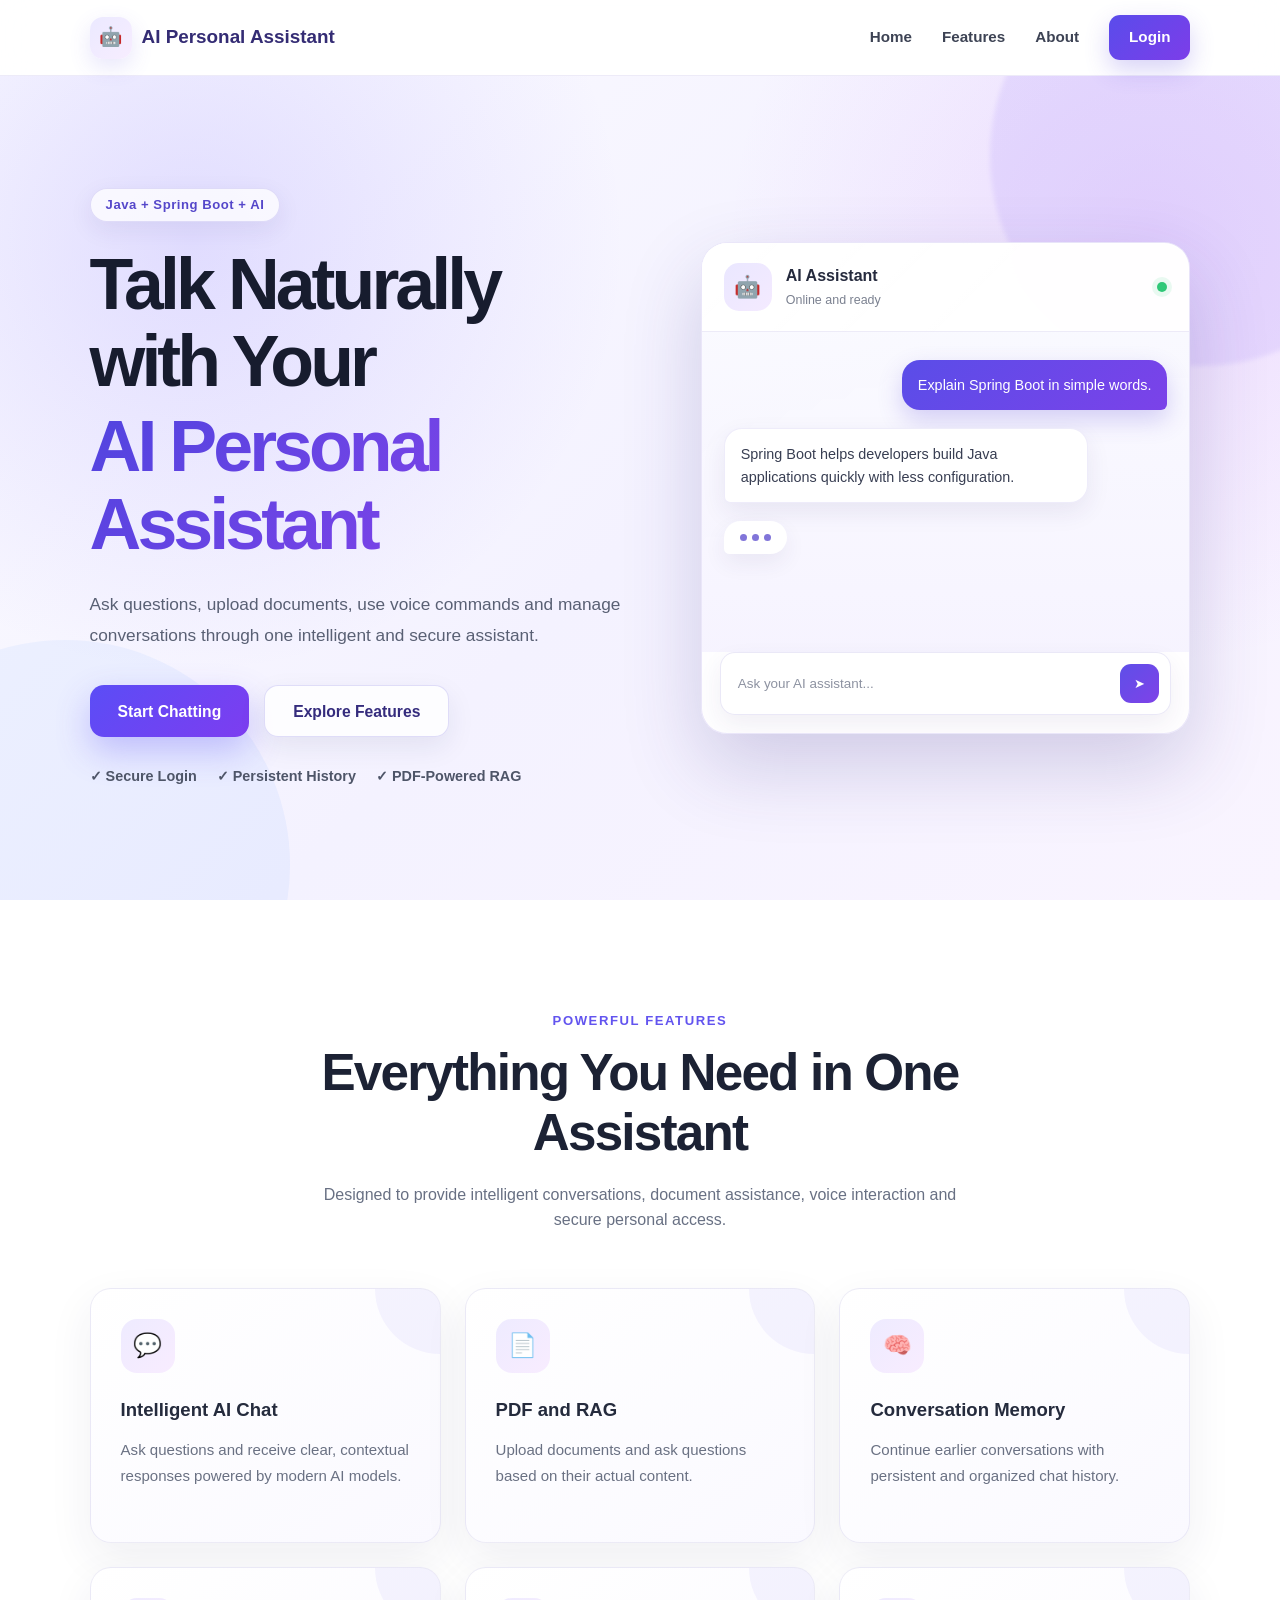
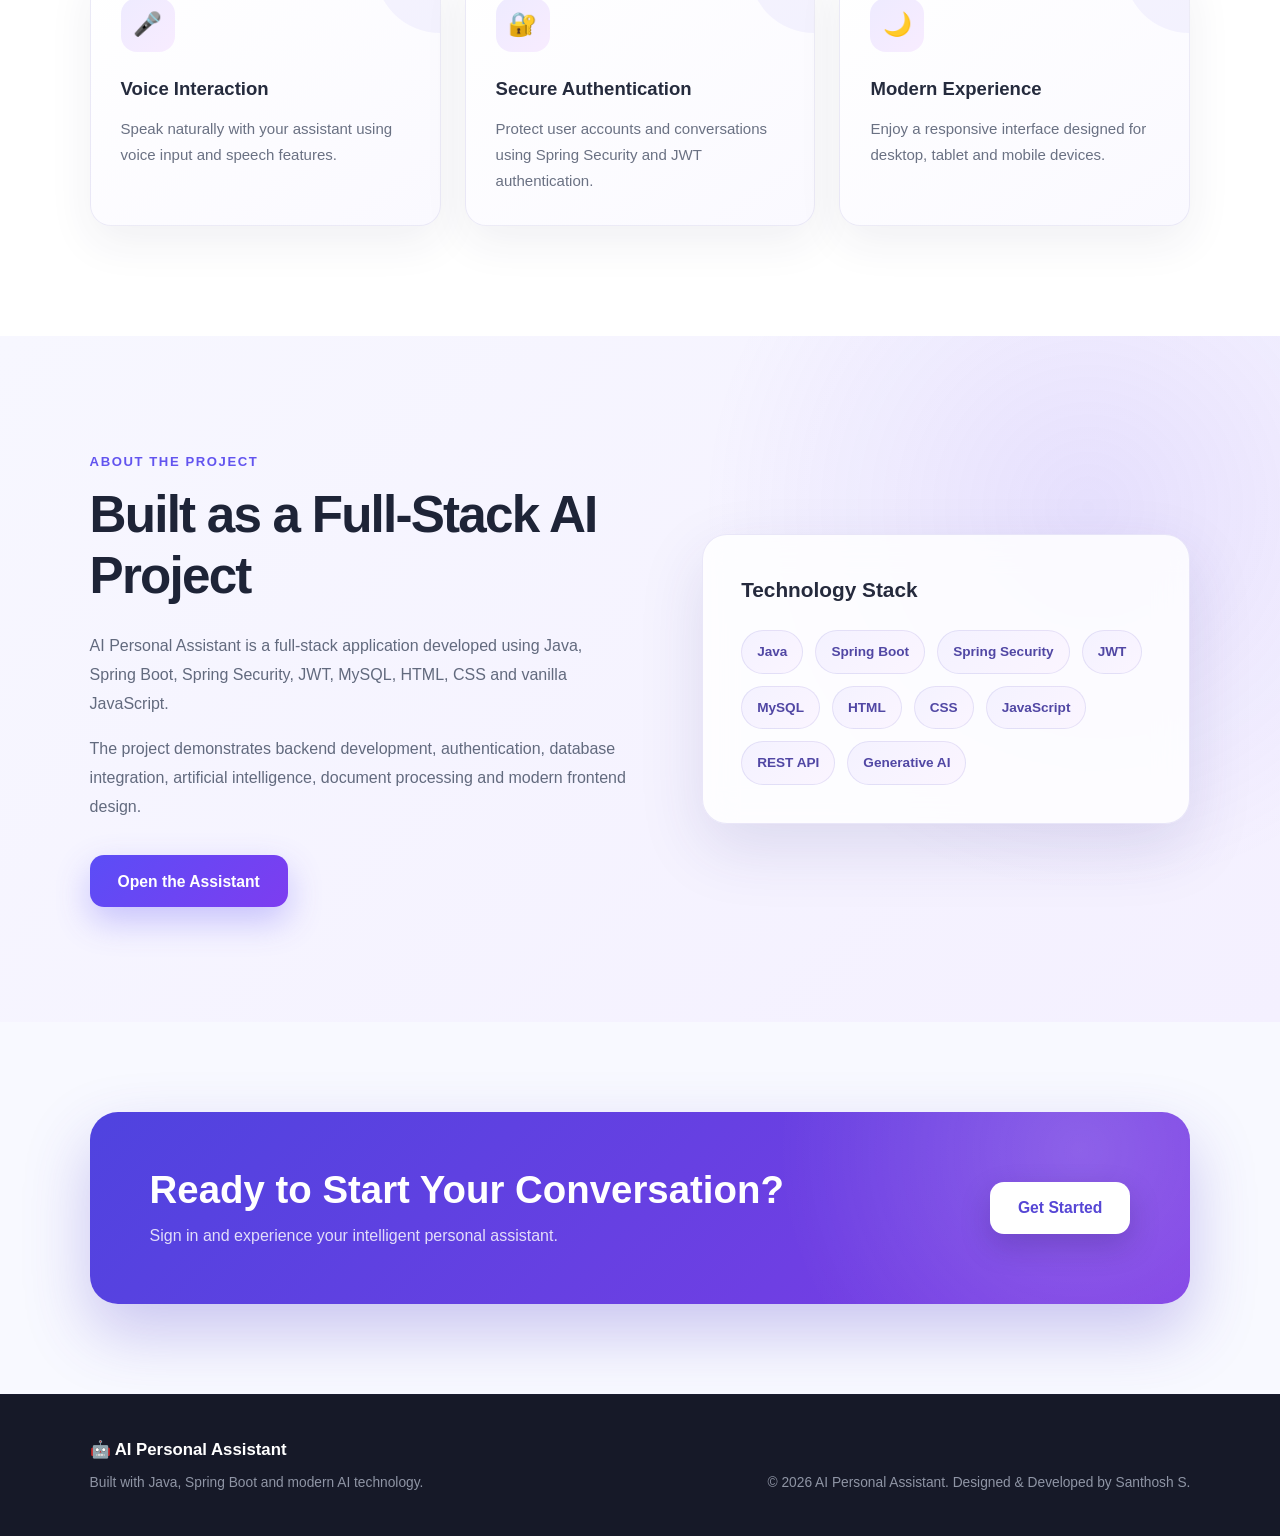
==== frontend/index.html @ e22d2604 "AI Personal Assistant Version 1" ====
<!DOCTYPE html>
<html lang="en">

<head>
    <meta charset="UTF-8">

    <meta
        name="viewport"
        content="width=device-width, initial-scale=1.0"
    >

    <meta
        name="description"
        content="AI Personal Assistant built with Java, Spring Boot and modern AI technologies."
    >

    <title>AI Personal Assistant | Santhosh S</title>

    <link
        rel="stylesheet"
        href="css/style.css"
    >
</head>

<body>

    <!-- =========================================
         Navigation
    ========================================== -->

    <header class="navbar">

        <a
            href="#home"
            class="brand"
            aria-label="AI Personal Assistant Home"
        >
            <span class="brand-icon">🤖</span>

            <span class="brand-name">
                AI Personal Assistant
            </span>
        </a>

        <nav class="nav-links">

            <a href="#home">
                Home
            </a>

            <a href="#features">
                Features
            </a>

            <a href="#about">
                About
            </a>

            <a
                href="login.html"
                class="nav-login"
            >
                Login
            </a>

        </nav>

    </header>

    <main>

        <!-- =========================================
             Hero Section
        ========================================== -->

        <section
            id="home"
            class="hero"
        >

            <div class="hero-content">

                <p class="hero-badge">
                    Java + Spring Boot + AI
                </p>

                <h1>
                    Talk Naturally with Your
                    <span>AI Personal Assistant</span>
                </h1>

                <p class="hero-description">
                    Ask questions, upload documents, use voice
                    commands and manage conversations through one
                    intelligent and secure assistant.
                </p>

                <div class="hero-actions">

                    <a
                        href="login.html"
                        class="primary-button"
                    >
                        Start Chatting
                    </a>

                    <a
                        href="#features"
                        class="secondary-button"
                    >
                        Explore Features
                    </a>

                </div>

                <div class="hero-highlights">

                    <span>✓ Secure Login</span>

                    <span>✓ Persistent History</span>

                    <span>✓ PDF-Powered RAG</span>

                </div>

            </div>

            <div
                class="hero-visual"
                aria-hidden="true"
            >

                <div class="assistant-card">

                    <div class="assistant-card-header">

                        <div class="assistant-avatar">
                            🤖
                        </div>

                        <div>
                            <h2>AI Assistant</h2>
                            <p>Online and ready</p>
                        </div>

                        <span class="status-dot"></span>

                    </div>

                    <div class="demo-conversation">

                        <div class="demo-message user-message">
                            Explain Spring Boot in simple words.
                        </div>

                        <div class="demo-message assistant-message">
                            Spring Boot helps developers build Java
                            applications quickly with less configuration.
                        </div>

                        <div class="typing-preview">
                            <span></span>
                            <span></span>
                            <span></span>
                        </div>

                    </div>

                    <div class="demo-input">

                        <span>Ask your AI assistant...</span>

                        <button
                            type="button"
                            aria-label="Demo send button"
                            tabindex="-1"
                        >
                            ➤
                        </button>

                    </div>

                </div>

            </div>

        </section>

        <!-- =========================================
             Features Section
        ========================================== -->

        <section
            id="features"
            class="features-section"
        >

            <div class="section-heading">

                <p class="section-label">
                    Powerful Features
                </p>

                <h2>
                    Everything You Need in One Assistant
                </h2>

                <p>
                    Designed to provide intelligent conversations,
                    document assistance, voice interaction and secure
                    personal access.
                </p>

            </div>

            <div class="feature-grid">

                <article class="feature-card">

                    <div class="feature-icon">
                        💬
                    </div>

                    <h3>Intelligent AI Chat</h3>

                    <p>
                        Ask questions and receive clear, contextual
                        responses powered by modern AI models.
                    </p>

                </article>

                <article class="feature-card">

                    <div class="feature-icon">
                        📄
                    </div>

                    <h3>PDF and RAG</h3>

                    <p>
                        Upload documents and ask questions based on
                        their actual content.
                    </p>

                </article>

                <article class="feature-card">

                    <div class="feature-icon">
                        🧠
                    </div>

                    <h3>Conversation Memory</h3>

                    <p>
                        Continue earlier conversations with persistent
                        and organized chat history.
                    </p>

                </article>

                <article class="feature-card">

                    <div class="feature-icon">
                        🎤
                    </div>

                    <h3>Voice Interaction</h3>

                    <p>
                        Speak naturally with your assistant using voice
                        input and speech features.
                    </p>

                </article>

                <article class="feature-card">

                    <div class="feature-icon">
                        🔐
                    </div>

                    <h3>Secure Authentication</h3>

                    <p>
                        Protect user accounts and conversations using
                        Spring Security and JWT authentication.
                    </p>

                </article>

                <article class="feature-card">

                    <div class="feature-icon">
                        🌙
                    </div>

                    <h3>Modern Experience</h3>

                    <p>
                        Enjoy a responsive interface designed for
                        desktop, tablet and mobile devices.
                    </p>

                </article>

            </div>

        </section>

        <!-- =========================================
             About Section
        ========================================== -->

        <section
            id="about"
            class="about-section"
        >

            <div class="about-content">

                <p class="section-label">
                    About the Project
                </p>

                <h2>
                    Built as a Full-Stack AI Project
                </h2>

                <p>
                    AI Personal Assistant is a full-stack application
                    developed using Java, Spring Boot, Spring Security,
                    JWT, MySQL, HTML, CSS and vanilla JavaScript.
                </p>

                <p>
                    The project demonstrates backend development,
                    authentication, database integration, artificial
                    intelligence, document processing and modern
                    frontend design.
                </p>

                <a
                    href="login.html"
                    class="primary-button"
                >
                    Open the Assistant
                </a>

            </div>

            <div class="technology-panel">

                <h3>Technology Stack</h3>

                <div class="technology-list">

                    <span>Java</span>
                    <span>Spring Boot</span>
                    <span>Spring Security</span>
                    <span>JWT</span>
                    <span>MySQL</span>
                    <span>HTML</span>
                    <span>CSS</span>
                    <span>JavaScript</span>
                    <span>REST API</span>
                    <span>Generative AI</span>

                </div>

            </div>

        </section>

        <!-- =========================================
             Call to Action
        ========================================== -->

        <section class="cta-section">

            <div>

                <h2>
                    Ready to Start Your Conversation?
                </h2>

                <p>
                    Sign in and experience your intelligent personal
                    assistant.
                </p>

            </div>

            <a
                href="login.html"
                class="cta-button"
            >
                Get Started
            </a>

        </section>

    </main>

    <!-- =========================================
         Footer
    ========================================== -->

    <footer class="footer">

        <div>

            <a
                href="#home"
                class="footer-brand"
            >
                🤖 AI Personal Assistant
            </a>

            <p>
                Built with Java, Spring Boot and modern AI technology.
            </p>

        </div>

        <p class="copyright">
            © 2026 AI Personal Assistant. Designed &amp; Developed by
            Santhosh S.
        </p>

    </footer>

</body>

</html>
---- frontend/css/style.css ----
/* =========================================================
   AI PERSONAL ASSISTANT
   PROFESSIONAL LANDING PAGE STYLES
========================================================= */

/* =========================================================
   RESET
========================================================= */

* {
    margin: 0;
    padding: 0;
    box-sizing: border-box;
}

html {
    scroll-behavior: smooth;
}

body {
    min-height: 100vh;
    overflow-x: hidden;
    font-family:
        Inter,
        "Segoe UI",
        Arial,
        sans-serif;
    color: #172033;
    background: #f8f9ff;
    line-height: 1.6;
}

button,
input,
textarea,
select {
    font: inherit;
}

button,
a {
    -webkit-tap-highlight-color: transparent;
}

a {
    color: inherit;
    text-decoration: none;
}

img {
    display: block;
    max-width: 100%;
}

/* =========================================================
   REUSABLE ELEMENTS
========================================================= */

.primary-button,
.secondary-button,
.cta-button {
    display: inline-flex;
    align-items: center;
    justify-content: center;
    min-height: 52px;
    padding: 0 28px;
    border-radius: 14px;
    font-size: 0.98rem;
    font-weight: 700;
    transition:
        transform 0.25s ease,
        box-shadow 0.25s ease,
        background-color 0.25s ease,
        border-color 0.25s ease;
}

.primary-button {
    color: #ffffff;
    background: linear-gradient(
        135deg,
        #5b4df6,
        #7d3df0
    );
    box-shadow: 0 14px 34px rgba(91, 77, 246, 0.3);
}

.primary-button:hover {
    transform: translateY(-3px);
    box-shadow: 0 18px 40px rgba(91, 77, 246, 0.4);
}

.secondary-button {
    color: #352c7d;
    background: rgba(255, 255, 255, 0.82);
    border: 1px solid rgba(87, 74, 213, 0.18);
    box-shadow: 0 10px 28px rgba(30, 35, 90, 0.08);
}

.secondary-button:hover {
    transform: translateY(-3px);
    background: #ffffff;
    border-color: rgba(87, 74, 213, 0.35);
}

.section-label {
    margin-bottom: 12px;
    color: #6254ef;
    font-size: 0.82rem;
    font-weight: 800;
    letter-spacing: 0.12em;
    text-transform: uppercase;
}

/* =========================================================
   NAVIGATION
========================================================= */

.navbar {
    position: sticky;
    top: 0;
    z-index: 1000;
    display: flex;
    align-items: center;
    justify-content: space-between;
    min-height: 76px;
    padding: 0 7%;
    background: rgba(255, 255, 255, 0.88);
    border-bottom: 1px solid rgba(76, 64, 185, 0.1);
    backdrop-filter: blur(18px);
    -webkit-backdrop-filter: blur(18px);
}

.brand {
    display: inline-flex;
    align-items: center;
    gap: 10px;
    color: #342c74;
    font-size: 1.18rem;
    font-weight: 800;
}

.brand-icon {
    display: grid;
    place-items: center;
    width: 42px;
    height: 42px;
    border-radius: 13px;
    background: linear-gradient(
        135deg,
        #ebe9ff,
        #f7edff
    );
    box-shadow: 0 8px 22px rgba(95, 75, 225, 0.14);
}

.nav-links {
    display: flex;
    align-items: center;
    gap: 30px;
}

.nav-links a {
    position: relative;
    color: #3d4354;
    font-size: 0.95rem;
    font-weight: 600;
    transition: color 0.25s ease;
}

.nav-links a:not(.nav-login)::after {
    content: "";
    position: absolute;
    right: 0;
    bottom: -7px;
    left: 0;
    height: 2px;
    border-radius: 10px;
    background: #6655ee;
    transform: scaleX(0);
    transform-origin: center;
    transition: transform 0.25s ease;
}

.nav-links a:hover {
    color: #5748dc;
}

.nav-links a:not(.nav-login):hover::after {
    transform: scaleX(1);
}

.nav-login {
    padding: 10px 20px;
    color: #ffffff !important;
    border-radius: 11px;
    background: linear-gradient(
        135deg,
        #5a4ceb,
        #7c3de9
    );
    box-shadow: 0 10px 24px rgba(93, 73, 222, 0.24);
}

/* =========================================================
   HERO
========================================================= */

.hero {
    position: relative;
    display: grid;
    grid-template-columns: 1.05fr 0.95fr;
    align-items: center;
    gap: 70px;
    min-height: calc(100vh - 76px);
    padding: 90px 7%;
    overflow: hidden;
    background:
        radial-gradient(
            circle at 15% 20%,
            rgba(114, 94, 255, 0.18),
            transparent 34%
        ),
        radial-gradient(
            circle at 90% 20%,
            rgba(186, 84, 246, 0.14),
            transparent 32%
        ),
        linear-gradient(
            135deg,
            #fbfbff 0%,
            #f4f2ff 52%,
            #f9f4ff 100%
        );
}

.hero::before {
    content: "";
    position: absolute;
    top: -130px;
    right: -130px;
    width: 420px;
    height: 420px;
    border-radius: 50%;
    background: rgba(115, 85, 245, 0.1);
    filter: blur(2px);
}

.hero::after {
    content: "";
    position: absolute;
    bottom: -190px;
    left: -160px;
    width: 450px;
    height: 450px;
    border-radius: 50%;
    background: rgba(90, 151, 255, 0.08);
}

.hero-content,
.hero-visual {
    position: relative;
    z-index: 1;
}

.hero-badge {
    display: inline-flex;
    align-items: center;
    min-height: 34px;
    margin-bottom: 24px;
    padding: 0 15px;
    color: #5547ca;
    border: 1px solid rgba(88, 73, 213, 0.16);
    border-radius: 999px;
    background: rgba(255, 255, 255, 0.75);
    box-shadow: 0 8px 24px rgba(49, 42, 119, 0.08);
    font-size: 0.82rem;
    font-weight: 800;
    letter-spacing: 0.04em;
}

.hero h1 {
    max-width: 760px;
    color: #171c2e;
    font-size: clamp(2.8rem, 5.6vw, 5.2rem);
    line-height: 1.08;
    letter-spacing: -0.055em;
}

.hero h1 span {
    display: block;
    margin-top: 8px;
    color: transparent;
    background: linear-gradient(
        135deg,
        #5144df,
        #8e43eb
    );
    background-clip: text;
    -webkit-background-clip: text;
}

.hero-description {
    max-width: 670px;
    margin-top: 26px;
    color: #596074;
    font-size: 1.08rem;
    line-height: 1.8;
}

.hero-actions {
    display: flex;
    flex-wrap: wrap;
    gap: 15px;
    margin-top: 34px;
}

.hero-highlights {
    display: flex;
    flex-wrap: wrap;
    gap: 20px;
    margin-top: 28px;
    color: #4e5568;
    font-size: 0.9rem;
    font-weight: 600;
}

.hero-highlights span {
    display: inline-flex;
    align-items: center;
    gap: 7px;
}

/* =========================================================
   HERO ASSISTANT CARD
========================================================= */

.hero-visual {
    display: flex;
    justify-content: center;
}

.assistant-card {
    position: relative;
    width: min(100%, 510px);
    overflow: hidden;
    border: 1px solid rgba(91, 74, 207, 0.13);
    border-radius: 26px;
    background: rgba(255, 255, 255, 0.91);
    box-shadow:
        0 32px 80px rgba(55, 43, 129, 0.2),
        inset 0 1px 0 rgba(255, 255, 255, 0.8);
    backdrop-filter: blur(18px);
    -webkit-backdrop-filter: blur(18px);
}

.assistant-card::before {
    content: "";
    position: absolute;
    inset: 0;
    pointer-events: none;
    background: linear-gradient(
        135deg,
        rgba(255, 255, 255, 0.65),
        transparent 34%
    );
}

.assistant-card-header {
    position: relative;
    display: flex;
    align-items: center;
    gap: 14px;
    padding: 20px 22px;
    border-bottom: 1px solid rgba(76, 64, 181, 0.1);
    background: rgba(255, 255, 255, 0.72);
}

.assistant-avatar {
    display: grid;
    flex: 0 0 auto;
    place-items: center;
    width: 48px;
    height: 48px;
    border-radius: 15px;
    background: linear-gradient(
        135deg,
        #eae7ff,
        #f4eaff
    );
    font-size: 1.35rem;
}

.assistant-card-header h2 {
    color: #252a3d;
    font-size: 1rem;
}

.assistant-card-header p {
    margin-top: 2px;
    color: #7b8190;
    font-size: 0.78rem;
}

.status-dot {
    width: 10px;
    height: 10px;
    margin-left: auto;
    border: 2px solid rgba(47, 190, 113, 0.15);
    border-radius: 50%;
    background: #2fc978;
    box-shadow: 0 0 0 5px rgba(47, 201, 120, 0.1);
}

.demo-conversation {
    position: relative;
    display: flex;
    flex-direction: column;
    gap: 18px;
    min-height: 320px;
    padding: 28px 22px;
    background:
        linear-gradient(
            180deg,
            rgba(249, 249, 255, 0.95),
            rgba(245, 242, 255, 0.85)
        );
}

.demo-message {
    max-width: 82%;
    padding: 14px 16px;
    border-radius: 18px;
    font-size: 0.9rem;
    line-height: 1.55;
}

.user-message {
    align-self: flex-end;
    color: #ffffff;
    border-bottom-right-radius: 6px;
    background: linear-gradient(
        135deg,
        #5a4de8,
        #7b42e9
    );
    box-shadow: 0 10px 24px rgba(87, 68, 214, 0.24);
}

.assistant-message {
    align-self: flex-start;
    color: #383e52;
    border: 1px solid rgba(91, 75, 205, 0.1);
    border-bottom-left-radius: 6px;
    background: #ffffff;
    box-shadow: 0 9px 24px rgba(51, 44, 105, 0.08);
}

.typing-preview {
    display: flex;
    align-items: center;
    gap: 5px;
    align-self: flex-start;
    width: max-content;
    padding: 13px 16px;
    border-radius: 18px;
    border-bottom-left-radius: 6px;
    background: #ffffff;
    box-shadow: 0 9px 22px rgba(51, 44, 105, 0.07);
}

.typing-preview span {
    width: 7px;
    height: 7px;
    border-radius: 50%;
    background: #8175d9;
    animation: typingBounce 1.3s infinite ease-in-out;
}

.typing-preview span:nth-child(2) {
    animation-delay: 0.15s;
}

.typing-preview span:nth-child(3) {
    animation-delay: 0.3s;
}

@keyframes typingBounce {
    0%,
    60%,
    100% {
        transform: translateY(0);
        opacity: 0.45;
    }

    30% {
        transform: translateY(-5px);
        opacity: 1;
    }
}

.demo-input {
    position: relative;
    display: flex;
    align-items: center;
    gap: 14px;
    margin: 0 18px 18px;
    padding: 11px 11px 11px 17px;
    color: #8d92a1;
    border: 1px solid rgba(82, 69, 189, 0.12);
    border-radius: 15px;
    background: #ffffff;
    box-shadow: 0 10px 24px rgba(52, 45, 109, 0.07);
    font-size: 0.84rem;
}

.demo-input span {
    flex: 1;
}

.demo-input button {
    display: grid;
    flex: 0 0 auto;
    place-items: center;
    width: 39px;
    height: 39px;
    color: #ffffff;
    border: 0;
    border-radius: 11px;
    background: linear-gradient(
        135deg,
        #5e4fe8,
        #7f42e8
    );
    pointer-events: none;
}

/* =========================================================
   FEATURES
========================================================= */

.features-section {
    padding: 110px 7%;
    background: #ffffff;
}

.section-heading {
    max-width: 760px;
    margin: 0 auto 55px;
    text-align: center;
}

.section-heading h2 {
    color: #1c2234;
    font-size: clamp(2rem, 4vw, 3.2rem);
    line-height: 1.18;
    letter-spacing: -0.035em;
}

.section-heading > p:last-child {
    max-width: 660px;
    margin: 18px auto 0;
    color: #687083;
    font-size: 1rem;
}

.feature-grid {
    display: grid;
    grid-template-columns: repeat(3, minmax(0, 1fr));
    gap: 24px;
    max-width: 1240px;
    margin: 0 auto;
}

.feature-card {
    position: relative;
    min-height: 255px;
    padding: 30px;
    overflow: hidden;
    border: 1px solid rgba(78, 68, 168, 0.1);
    border-radius: 21px;
    background:
        linear-gradient(
            145deg,
            #ffffff,
            #faf9ff
        );
    box-shadow: 0 16px 45px rgba(38, 41, 81, 0.07);
    transition:
        transform 0.3s ease,
        box-shadow 0.3s ease,
        border-color 0.3s ease;
}

.feature-card::after {
    content: "";
    position: absolute;
    top: -65px;
    right: -65px;
    width: 130px;
    height: 130px;
    border-radius: 50%;
    background: rgba(103, 83, 235, 0.06);
}

.feature-card:hover {
    transform: translateY(-8px);
    border-color: rgba(95, 75, 224, 0.22);
    box-shadow: 0 24px 55px rgba(55, 45, 123, 0.12);
}

.feature-icon {
    display: grid;
    place-items: center;
    width: 54px;
    height: 54px;
    margin-bottom: 22px;
    border-radius: 16px;
    background: linear-gradient(
        135deg,
        #eeebff,
        #f8ecff
    );
    font-size: 1.45rem;
}

.feature-card h3 {
    margin-bottom: 12px;
    color: #252b3d;
    font-size: 1.16rem;
}

.feature-card p {
    color: #6a7183;
    font-size: 0.94rem;
    line-height: 1.75;
}

/* =========================================================
   ABOUT
========================================================= */

.about-section {
    display: grid;
    grid-template-columns: 1fr 0.9fr;
    align-items: center;
    gap: 70px;
    padding: 115px 7%;
    background:
        radial-gradient(
            circle at 85% 25%,
            rgba(118, 86, 240, 0.12),
            transparent 32%
        ),
        linear-gradient(
            135deg,
            #f7f7ff,
            #f4f0ff
        );
}

.about-content {
    max-width: 670px;
}

.about-content h2 {
    margin-bottom: 24px;
    color: #1e2437;
    font-size: clamp(2rem, 4vw, 3.2rem);
    line-height: 1.2;
    letter-spacing: -0.035em;
}

.about-content p:not(.section-label) {
    margin-bottom: 16px;
    color: #626a7e;
    font-size: 1rem;
    line-height: 1.82;
}

.about-content .primary-button {
    margin-top: 18px;
}

.technology-panel {
    padding: 38px;
    border: 1px solid rgba(85, 71, 194, 0.12);
    border-radius: 25px;
    background: rgba(255, 255, 255, 0.82);
    box-shadow: 0 24px 65px rgba(57, 46, 129, 0.13);
    backdrop-filter: blur(16px);
    -webkit-backdrop-filter: blur(16px);
}

.technology-panel h3 {
    margin-bottom: 24px;
    color: #252a3d;
    font-size: 1.3rem;
}

.technology-list {
    display: flex;
    flex-wrap: wrap;
    gap: 12px;
}

.technology-list span {
    padding: 10px 15px;
    color: #5147a4;
    border: 1px solid rgba(87, 73, 186, 0.12);
    border-radius: 999px;
    background: linear-gradient(
        135deg,
        #f4f2ff,
        #fbf5ff
    );
    font-size: 0.85rem;
    font-weight: 700;
}

/* =========================================================
   CALL TO ACTION
========================================================= */

.cta-section {
    display: flex;
    align-items: center;
    justify-content: space-between;
    gap: 35px;
    margin: 90px 7%;
    padding: 55px 60px;
    overflow: hidden;
    border-radius: 28px;
    background:
        radial-gradient(
            circle at 90% 20%,
            rgba(255, 255, 255, 0.18),
            transparent 30%
        ),
        linear-gradient(
            135deg,
            #4f43df,
            #7e3de5
        );
    box-shadow: 0 28px 65px rgba(80, 60, 202, 0.28);
}

.cta-section h2 {
    color: #ffffff;
    font-size: clamp(1.8rem, 3vw, 2.7rem);
    line-height: 1.2;
}

.cta-section p {
    margin-top: 10px;
    color: rgba(255, 255, 255, 0.82);
}

.cta-button {
    flex: 0 0 auto;
    color: #5646d5;
    background: #ffffff;
    box-shadow: 0 12px 30px rgba(32, 24, 93, 0.22);
}

.cta-button:hover {
    transform: translateY(-3px);
    box-shadow: 0 17px 36px rgba(32, 24, 93, 0.3);
}

/* =========================================================
   FOOTER
========================================================= */

.footer {
    display: flex;
    align-items: flex-end;
    justify-content: space-between;
    gap: 30px;
    padding: 42px 7%;
    color: #8f95a5;
    border-top: 1px solid rgba(62, 55, 129, 0.08);
    background: #161928;
}

.footer-brand {
    display: inline-block;
    margin-bottom: 8px;
    color: #ffffff;
    font-size: 1.05rem;
    font-weight: 800;
}

.footer p {
    font-size: 0.86rem;
}

.copyright {
    text-align: right;
}

/* =========================================================
   ACCESSIBILITY
========================================================= */

a:focus-visible,
button:focus-visible {
    outline: 3px solid rgba(105, 87, 236, 0.35);
    outline-offset: 4px;
}

/* =========================================================
   TABLET
========================================================= */

@media (max-width: 1050px) {

    .hero {
        grid-template-columns: 1fr;
        gap: 60px;
        padding-top: 75px;
        text-align: center;
    }

    .hero-content {
        max-width: 830px;
        margin: 0 auto;
    }

    .hero-description {
        margin-right: auto;
        margin-left: auto;
    }

    .hero-actions,
    .hero-highlights {
        justify-content: center;
    }

    .assistant-card {
        width: min(100%, 590px);
    }

    .feature-grid {
        grid-template-columns: repeat(2, minmax(0, 1fr));
    }

    .about-section {
        grid-template-columns: 1fr;
        gap: 50px;
    }

    .about-content {
        max-width: 760px;
    }
}

/* =========================================================
   MOBILE NAVIGATION
========================================================= */

@media (max-width: 760px) {

    .navbar {
        min-height: 68px;
        padding: 0 5%;
    }

    .brand-name {
        font-size: 0.98rem;
    }

    .brand-icon {
        width: 38px;
        height: 38px;
    }

    .nav-links {
        gap: 12px;
    }

    .nav-links a:not(.nav-login) {
        display: none;
    }

    .nav-login {
        padding: 9px 16px;
        font-size: 0.88rem;
    }

    .hero {
        min-height: auto;
        padding: 75px 5%;
    }

    .hero h1 {
        font-size: clamp(2.4rem, 12vw, 3.6rem);
    }

    .hero-description {
        font-size: 1rem;
    }

    .hero-actions {
        flex-direction: column;
    }

    .primary-button,
    .secondary-button {
        width: 100%;
    }

    .hero-highlights {
        flex-direction: column;
        gap: 10px;
    }

    .assistant-card {
        border-radius: 20px;
    }

    .demo-conversation {
        min-height: 290px;
        padding: 23px 16px;
    }

    .demo-message {
        max-width: 90%;
        font-size: 0.84rem;
    }

    .features-section,
    .about-section {
        padding: 85px 5%;
    }

    .feature-grid {
        grid-template-columns: 1fr;
    }

    .feature-card {
        min-height: auto;
    }

    .technology-panel {
        padding: 28px 22px;
    }

    .cta-section {
        flex-direction: column;
        align-items: flex-start;
        margin: 65px 5%;
        padding: 40px 28px;
    }

    .cta-button {
        width: 100%;
    }

    .footer {
        flex-direction: column;
        align-items: flex-start;
        padding: 38px 5%;
    }

    .copyright {
        text-align: left;
    }
}

/* =========================================================
   SMALL MOBILE
========================================================= */

@media (max-width: 420px) {

    .brand-name {
        max-width: 150px;
        line-height: 1.2;
    }

    .hero {
        padding-top: 60px;
    }

    .hero-badge {
        font-size: 0.72rem;
    }

    .assistant-card-header {
        padding: 17px;
    }

    .assistant-avatar {
        width: 43px;
        height: 43px;
    }

    .demo-input {
        margin-right: 12px;
        margin-left: 12px;
    }

    .feature-card {
        padding: 25px;
    }
}

/* =========================================================
   REDUCED MOTION
========================================================= */

@media (prefers-reduced-motion: reduce) {

    html {
        scroll-behavior: auto;
    }

    *,
    *::before,
    *::after {
        animation-duration: 0.01ms !important;
        animation-iteration-count: 1 !important;
        transition-duration: 0.01ms !important;
    }
}
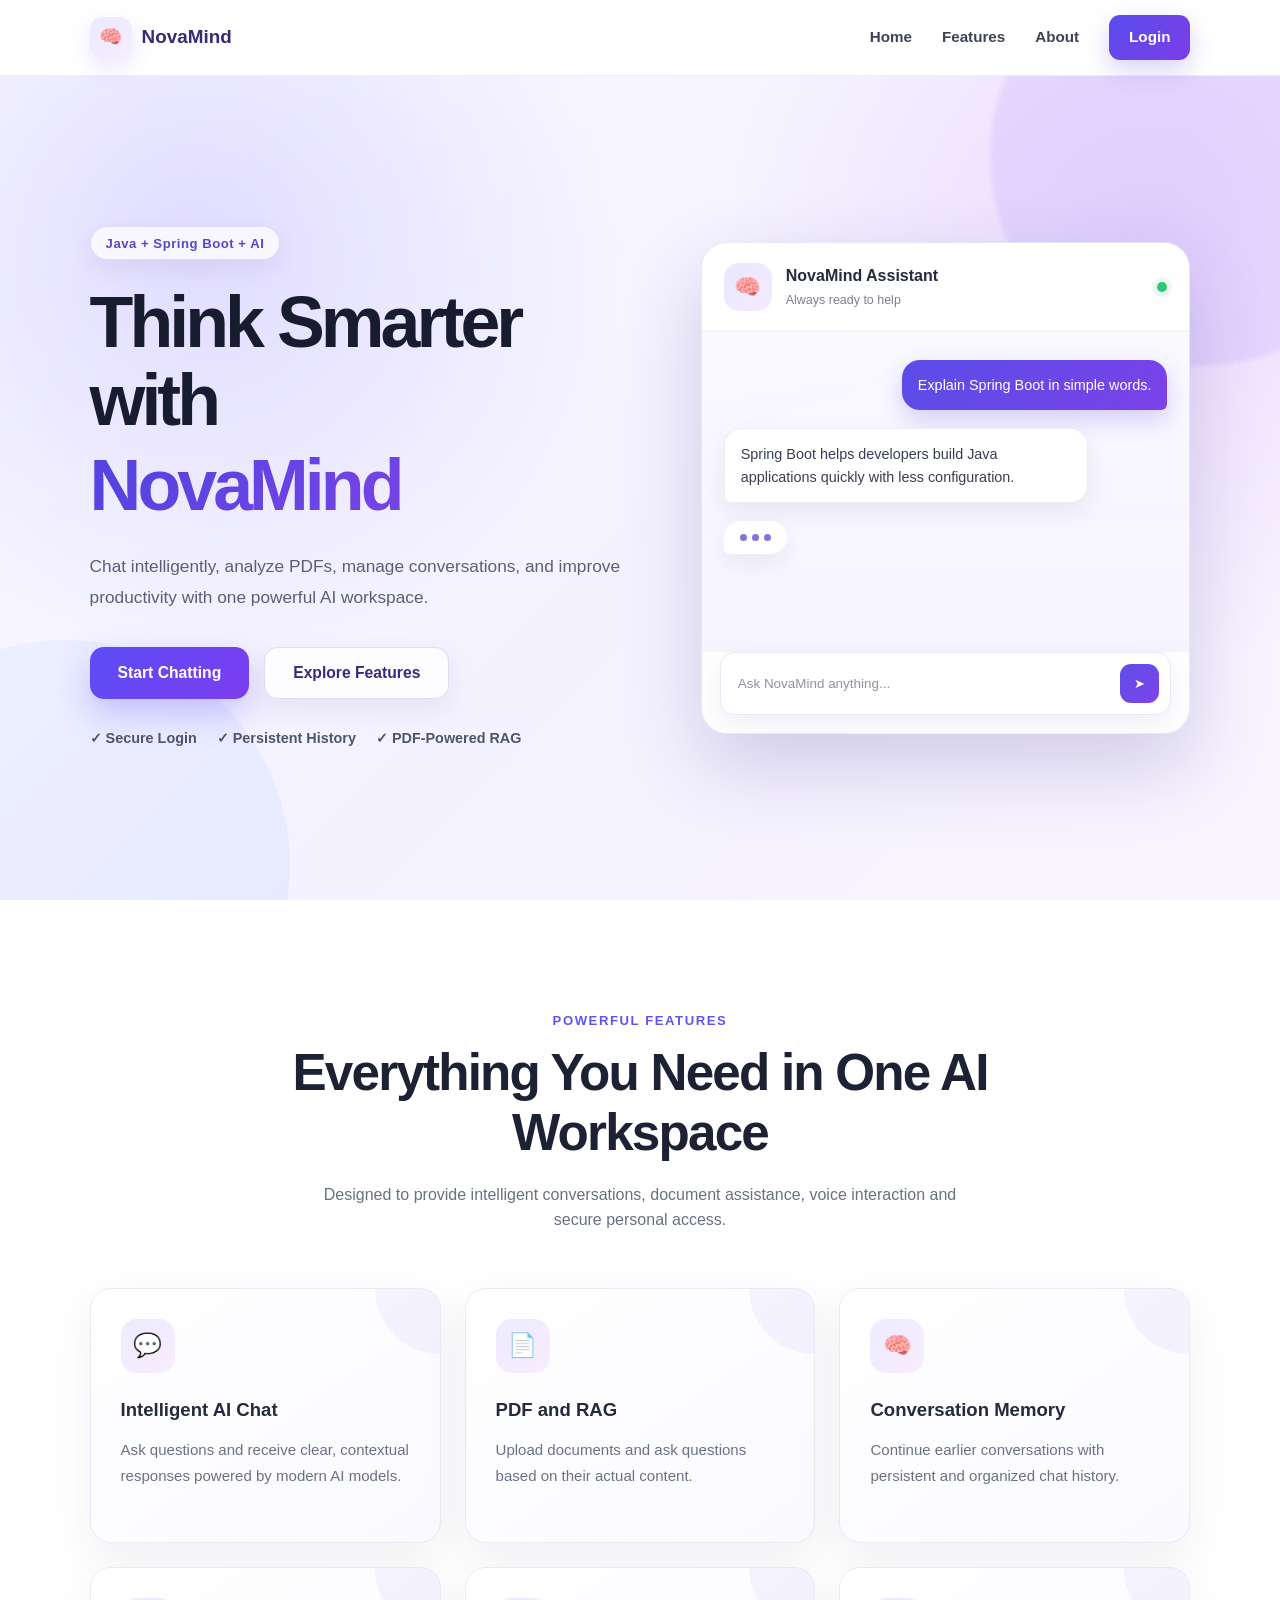
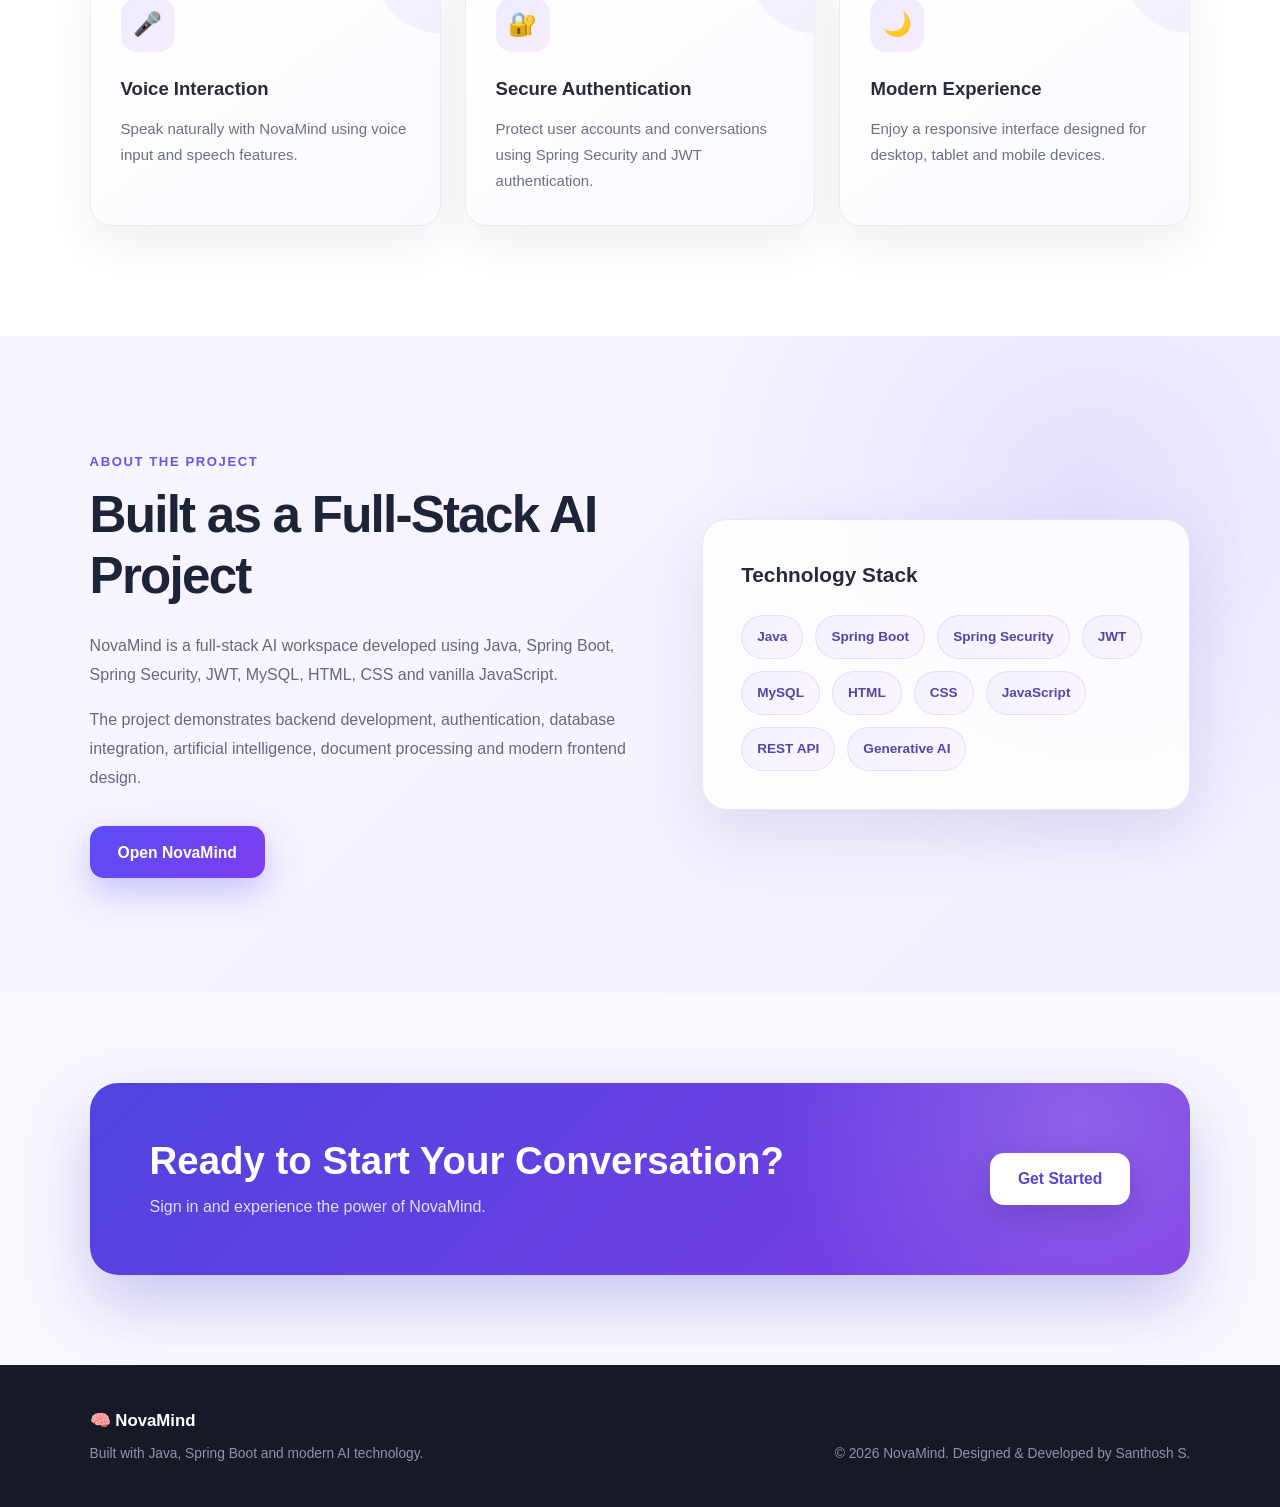
==== commit 4b428079: "Rebrand application to NovaMind" ====
--- a/frontend/index.html
+++ b/frontend/index.html
@@ -11,10 +11,10 @@
 
     <meta
         name="description"
-        content="AI Personal Assistant built with Java, Spring Boot and modern AI technologies."
+        content="NovaMind is an intelligent AI workspace built with Java, Spring Boot and modern AI technologies."
     >
 
-    <title>AI Personal Assistant | Santhosh S</title>
+    <title>NovaMind | Intelligent AI Workspace</title>
 
     <link
         rel="stylesheet"
@@ -33,12 +33,12 @@
         <a
             href="#home"
             class="brand"
-            aria-label="AI Personal Assistant Home"
+            aria-label="NovaMind Home"
         >
-            <span class="brand-icon">🤖</span>
+            <span class="brand-icon">🧠</span>
 
             <span class="brand-name">
-                AI Personal Assistant
+                NovaMind
             </span>
         </a>
 
@@ -85,14 +85,13 @@
                 </p>
 
                 <h1>
-                    Talk Naturally with Your
-                    <span>AI Personal Assistant</span>
+                    Think Smarter with
+                    <span>NovaMind</span>
                 </h1>
 
                 <p class="hero-description">
-                    Ask questions, upload documents, use voice
-                    commands and manage conversations through one
-                    intelligent and secure assistant.
+                    Chat intelligently, analyze PDFs, manage conversations,
+                    and improve productivity with one powerful AI workspace.
                 </p>
 
                 <div class="hero-actions">
@@ -135,12 +134,12 @@
                     <div class="assistant-card-header">
 
                         <div class="assistant-avatar">
-                            🤖
+                            🧠
                         </div>
 
                         <div>
-                            <h2>AI Assistant</h2>
-                            <p>Online and ready</p>
+                            <h2>NovaMind Assistant</h2>
+                            <p>Always ready to help</p>
                         </div>
 
                         <span class="status-dot"></span>
@@ -168,7 +167,7 @@
 
                     <div class="demo-input">
 
-                        <span>Ask your AI assistant...</span>
+                        <span>Ask NovaMind anything...</span>
 
                         <button
                             type="button"
@@ -202,7 +201,7 @@
                 </p>
 
                 <h2>
-                    Everything You Need in One Assistant
+                    Everything You Need in One AI Workspace
                 </h2>
 
                 <p>
@@ -269,7 +268,7 @@
                     <h3>Voice Interaction</h3>
 
                     <p>
-                        Speak naturally with your assistant using voice
+                        Speak naturally with NovaMind using voice
                         input and speech features.
                     </p>
 
@@ -329,9 +328,9 @@
                 </h2>
 
                 <p>
-                    AI Personal Assistant is a full-stack application
-                    developed using Java, Spring Boot, Spring Security,
-                    JWT, MySQL, HTML, CSS and vanilla JavaScript.
+                    NovaMind is a full-stack AI workspace developed
+                    using Java, Spring Boot, Spring Security, JWT,
+                    MySQL, HTML, CSS and vanilla JavaScript.
                 </p>
 
                 <p>
@@ -345,7 +344,7 @@
                     href="login.html"
                     class="primary-button"
                 >
-                    Open the Assistant
+                    Open NovaMind
                 </a>
 
             </div>
@@ -386,8 +385,7 @@
                 </h2>
 
                 <p>
-                    Sign in and experience your intelligent personal
-                    assistant.
+                    Sign in and experience the power of NovaMind.
                 </p>
 
             </div>
@@ -415,7 +413,7 @@
                 href="#home"
                 class="footer-brand"
             >
-                🤖 AI Personal Assistant
+                🧠 NovaMind
             </a>
 
             <p>
@@ -425,7 +423,7 @@
         </div>
 
         <p class="copyright">
-            © 2026 AI Personal Assistant. Designed &amp; Developed by
+            © 2026 NovaMind. Designed &amp; Developed by
             Santhosh S.
         </p>
 
